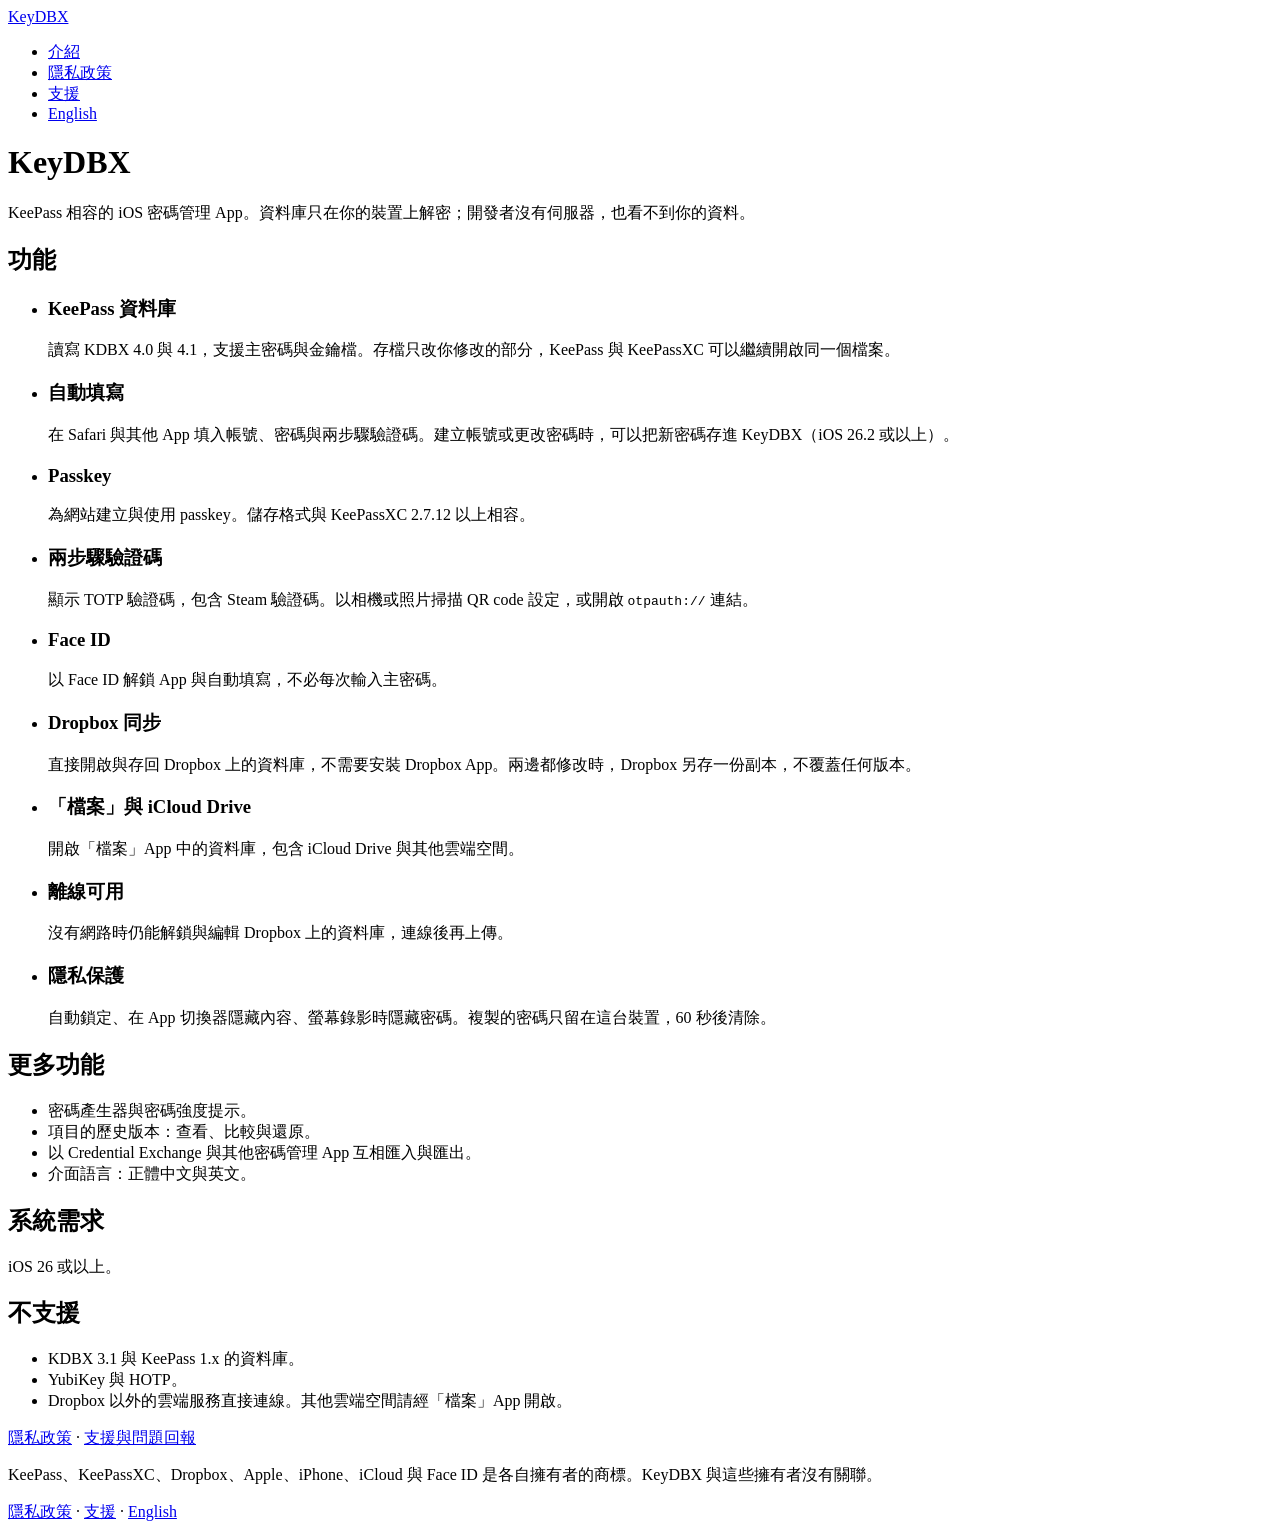
==== site/index.html @ e694bd02 "feat: 建立 KeyDBX 網站、隱私政策、支援頁與 Issue 表單 - 網站放在 site/，由 Cloudflare Pages 從 main 部署，只發布這個目錄；   repo 的開發文" ====
<!doctype html>
<html lang="zh-Hant-TW">
<head>
<meta charset="utf-8">
<meta name="viewport" content="width=device-width, initial-scale=1">
<meta name="referrer" content="no-referrer">
<meta http-equiv="Content-Security-Policy" content="default-src 'none'; style-src 'self'; img-src 'self'; base-uri 'none'; form-action 'none'">
<meta name="color-scheme" content="light dark">
<title>KeyDBX — KeePass 相容的 iOS 密碼管理 App</title>
<meta name="description" content="KeyDBX 是 KeePass 相容的 iOS 密碼管理 App。讀寫 KDBX 4 資料庫，支援自動填寫、passkey、驗證碼、Face ID 與 Dropbox 同步，解密只在你的裝置上進行。">
<link rel="canonical" href="https://keydbx.hankchen.info/">
<link rel="alternate" hreflang="zh-Hant-TW" href="https://keydbx.hankchen.info/">
<link rel="alternate" hreflang="en" href="https://keydbx.hankchen.info/en/">
<link rel="stylesheet" href="/assets/site.css">
</head>
<body>
<header class="site">
  <div class="wrap">
    <a class="brand" href="/">KeyDBX</a>
    <nav class="site" aria-label="網站">
      <ul>
        <li><a href="/" aria-current="page">介紹</a></li>
        <li><a href="/privacy/">隱私政策</a></li>
        <li><a href="/support/">支援</a></li>
        <li><a href="/en/" lang="en" hreflang="en">English</a></li>
      </ul>
    </nav>
  </div>
</header>

<main class="wrap">
  <h1>KeyDBX</h1>
  <p class="lead">KeePass 相容的 iOS 密碼管理 App。資料庫只在你的裝置上解密；開發者沒有伺服器，也看不到你的資料。</p>

  <h2>功能</h2>
  <ul class="features">
    <li>
      <h3>KeePass 資料庫</h3>
      <p>讀寫 KDBX 4.0 與 4.1，支援主密碼與金鑰檔。存檔只改你修改的部分，KeePass 與 KeePassXC 可以繼續開啟同一個檔案。</p>
    </li>
    <li>
      <h3>自動填寫</h3>
      <p>在 Safari 與其他 App 填入帳號、密碼與兩步驟驗證碼。建立帳號或更改密碼時，可以把新密碼存進 KeyDBX（iOS 26.2 或以上）。</p>
    </li>
    <li>
      <h3>Passkey</h3>
      <p>為網站建立與使用 passkey。儲存格式與 KeePassXC 2.7.12 以上相容。</p>
    </li>
    <li>
      <h3>兩步驟驗證碼</h3>
      <p>顯示 TOTP 驗證碼，包含 Steam 驗證碼。以相機或照片掃描 QR code 設定，或開啟 <code>otpauth://</code> 連結。</p>
    </li>
    <li>
      <h3>Face ID</h3>
      <p>以 Face ID 解鎖 App 與自動填寫，不必每次輸入主密碼。</p>
    </li>
    <li>
      <h3>Dropbox 同步</h3>
      <p>直接開啟與存回 Dropbox 上的資料庫，不需要安裝 Dropbox App。兩邊都修改時，Dropbox 另存一份副本，不覆蓋任何版本。</p>
    </li>
    <li>
      <h3>「檔案」與 iCloud Drive</h3>
      <p>開啟「檔案」App 中的資料庫，包含 iCloud Drive 與其他雲端空間。</p>
    </li>
    <li>
      <h3>離線可用</h3>
      <p>沒有網路時仍能解鎖與編輯 Dropbox 上的資料庫，連線後再上傳。</p>
    </li>
    <li>
      <h3>隱私保護</h3>
      <p>自動鎖定、在 App 切換器隱藏內容、螢幕錄影時隱藏密碼。複製的密碼只留在這台裝置，60 秒後清除。</p>
    </li>
  </ul>

  <h2>更多功能</h2>
  <ul>
    <li>密碼產生器與密碼強度提示。</li>
    <li>項目的歷史版本：查看、比較與還原。</li>
    <li>以 Credential Exchange 與其他密碼管理 App 互相匯入與匯出。</li>
    <li>介面語言：正體中文與英文。</li>
  </ul>

  <h2>系統需求</h2>
  <p>iOS 26 或以上。</p>

  <h2>不支援</h2>
  <ul>
    <li>KDBX 3.1 與 KeePass 1.x 的資料庫。</li>
    <li>YubiKey 與 HOTP。</li>
    <li>Dropbox 以外的雲端服務直接連線。其他雲端空間請經「檔案」App 開啟。</li>
  </ul>

  <p><a href="/privacy/">隱私政策</a> · <a href="/support/">支援與問題回報</a></p>
</main>

<footer class="site">
  <div class="wrap">
    <p>KeePass、KeePassXC、Dropbox、Apple、iPhone、iCloud 與 Face ID 是各自擁有者的商標。KeyDBX 與這些擁有者沒有關聯。</p>
    <p><a href="/privacy/">隱私政策</a> · <a href="/support/">支援</a> · <a href="/en/" lang="en" hreflang="en">English</a></p>
  </div>
</footer>
</body>
</html>
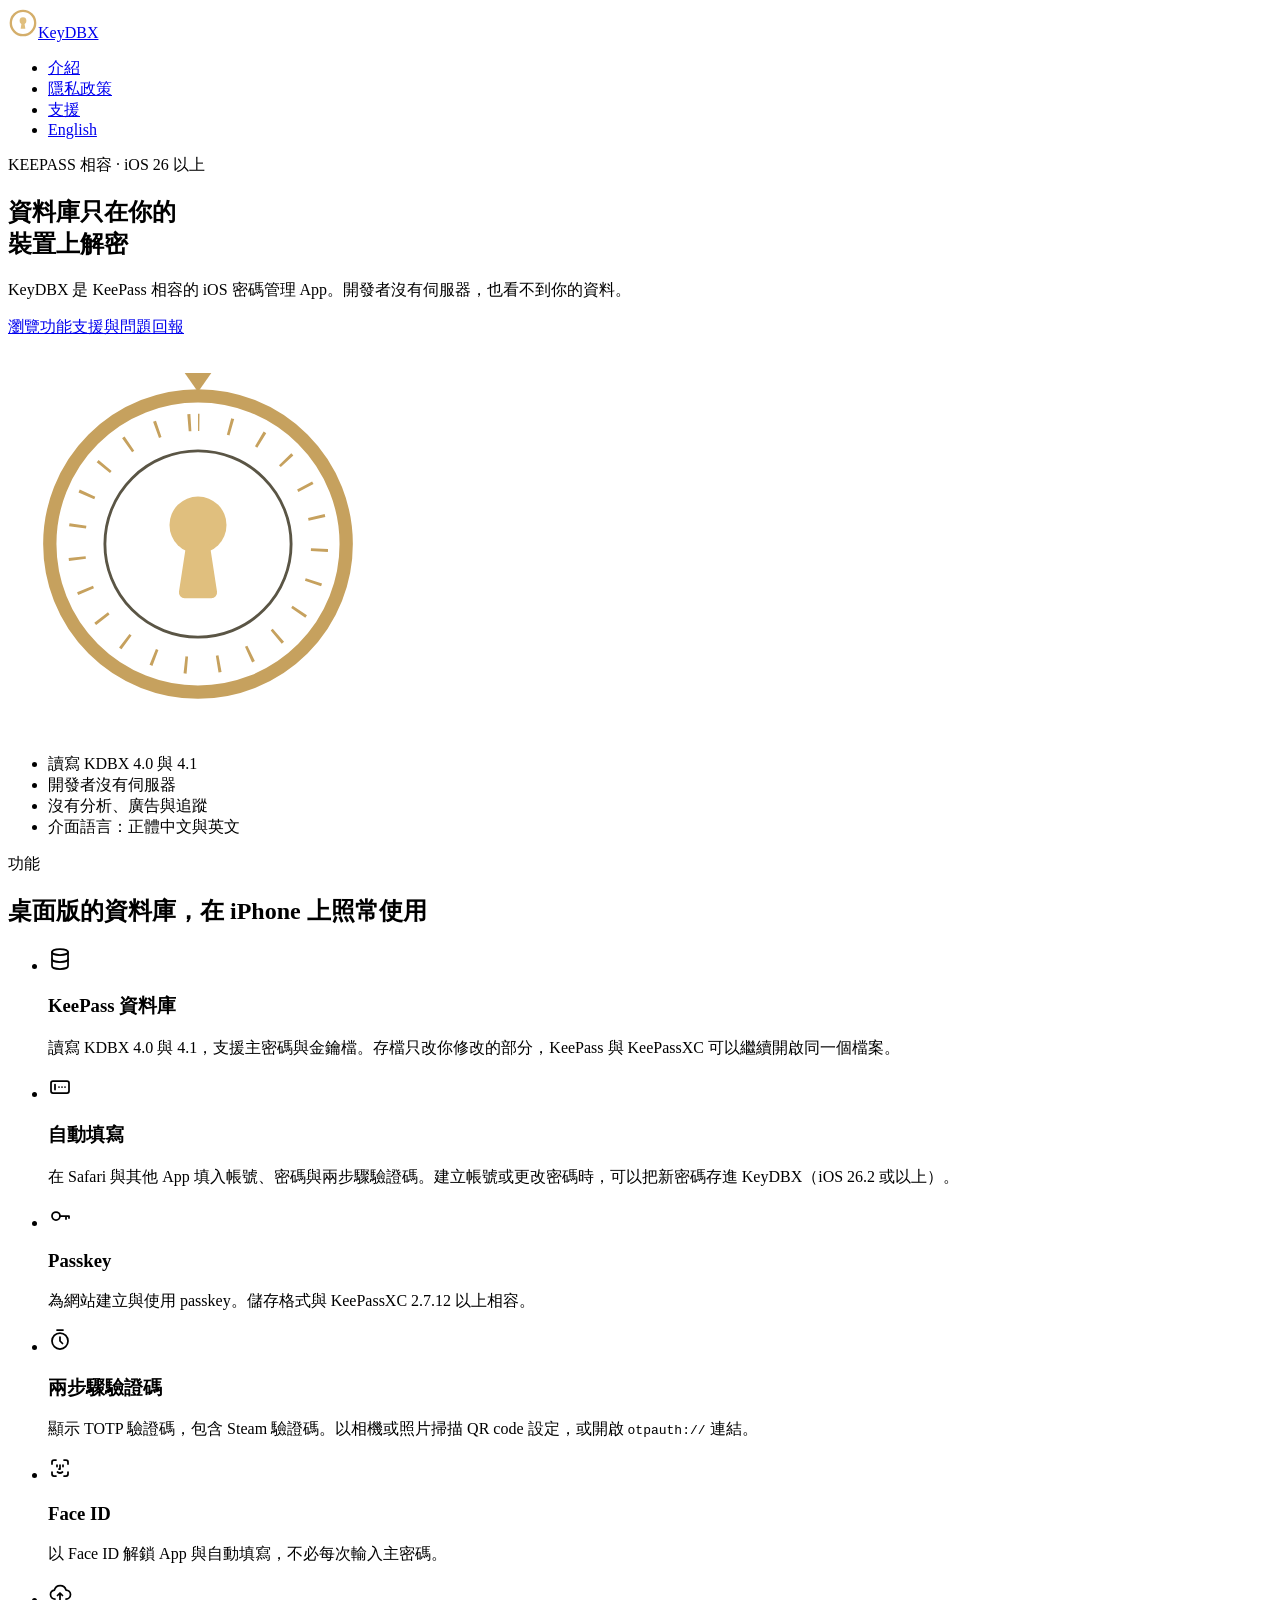
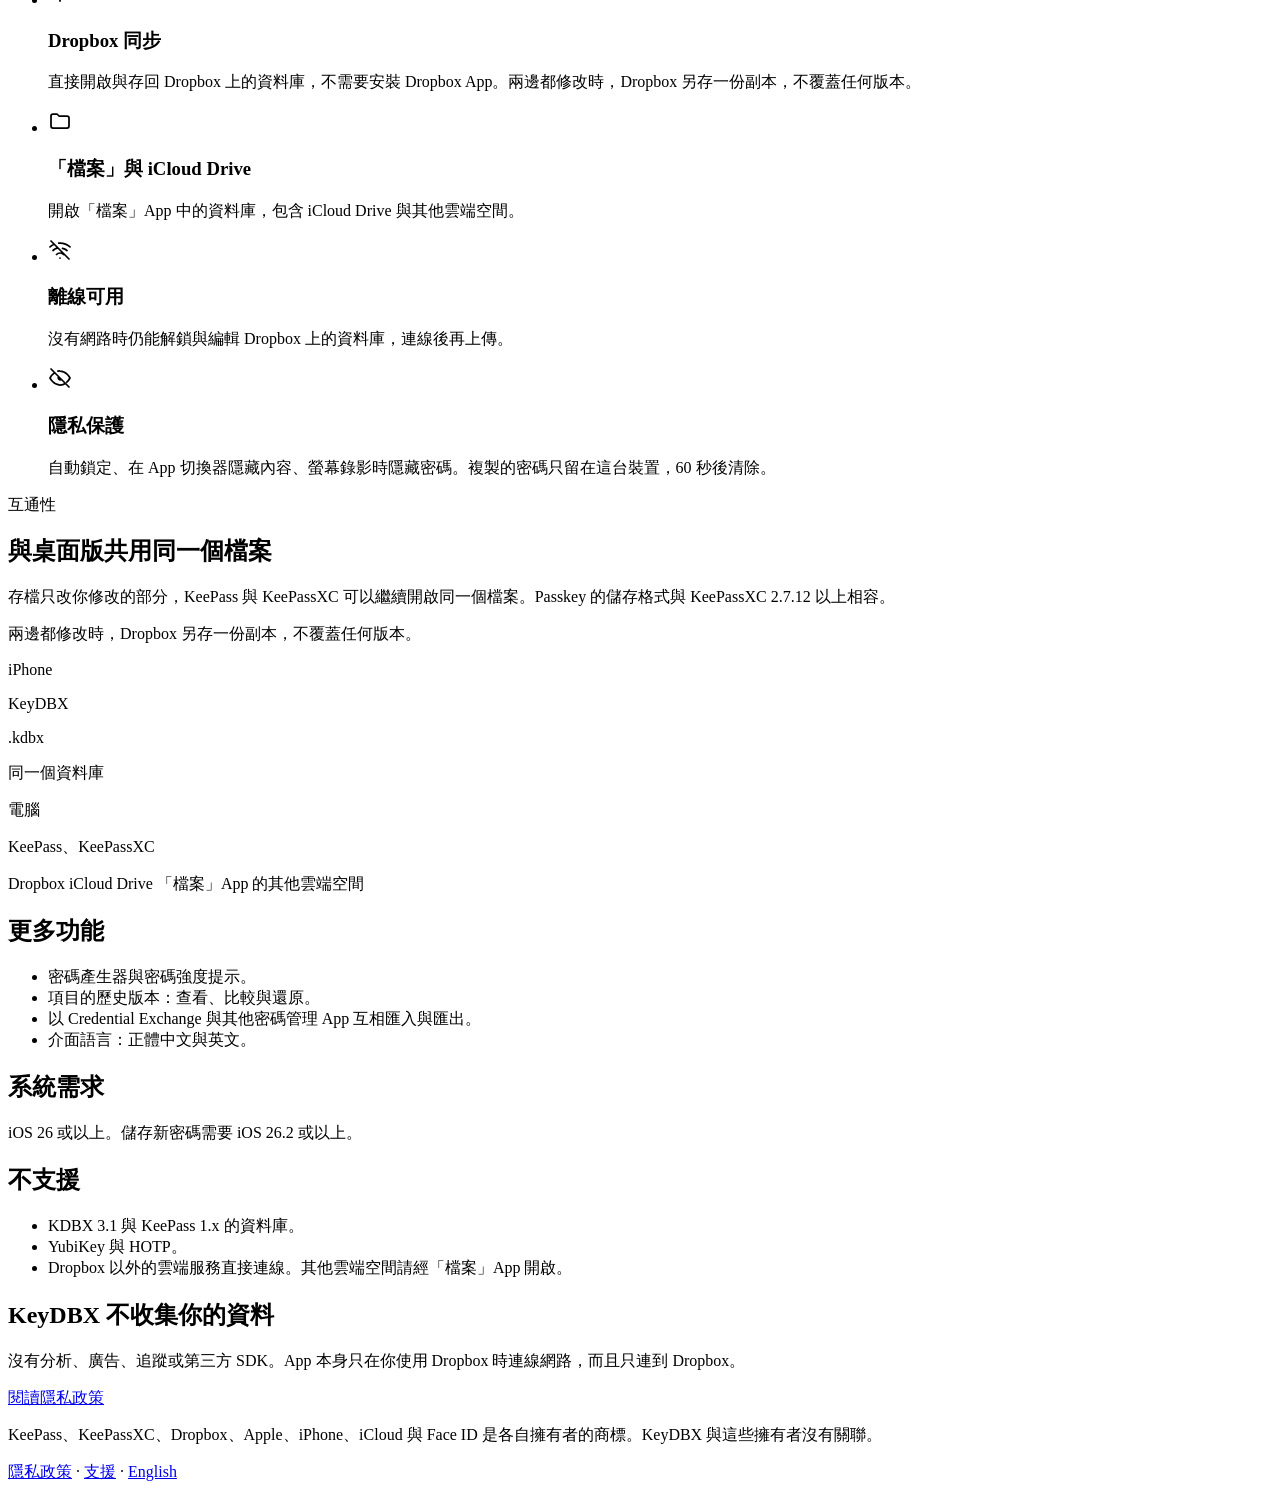
==== commit e6ab3fd7: "feat(web): 重新設計網站版面，支援桌面與手機瀏覽 原本的網站是單欄純文字，手機上導覽擠在一列，長篇的隱私政策沒有目錄， 支援頁的常見問題也沒有分組。改版後與 App 的深藍與黃銅配色一致，首" ====
--- a/site/index.html
+++ b/site/index.html
@@ -8,95 +8,196 @@
 <meta name="color-scheme" content="light dark">
 <title>KeyDBX — KeePass 相容的 iOS 密碼管理 App</title>
 <meta name="description" content="KeyDBX 是 KeePass 相容的 iOS 密碼管理 App。讀寫 KDBX 4 資料庫，支援自動填寫、passkey、驗證碼、Face ID 與 Dropbox 同步，解密只在你的裝置上進行。">
-<link rel="canonical" href="https://keydbx.hankchen.info/">
-<link rel="alternate" hreflang="zh-Hant-TW" href="https://keydbx.hankchen.info/">
-<link rel="alternate" hreflang="en" href="https://keydbx.hankchen.info/en/">
+<link rel="canonical" href="https://keydbx.lab076.dev/">
+<link rel="alternate" hreflang="zh-Hant-TW" href="https://keydbx.lab076.dev/">
+<link rel="alternate" hreflang="en" href="https://keydbx.lab076.dev/en/">
 <link rel="stylesheet" href="/assets/site.css">
 </head>
 <body>
 <header class="site">
-  <div class="wrap">
-    <a class="brand" href="/">KeyDBX</a>
-    <nav class="site" aria-label="網站">
+  <div class="wrap header-bar">
+    <a class="brand" href="/"><svg viewBox="0 0 32 32" width="30" height="30" aria-hidden="true"><circle cx="16" cy="16" r="13" fill="none" stroke="#D4AE6A" stroke-width="2.5"/><circle cx="16" cy="13.5" r="3.6" fill="#E0BF7E"/><path d="M14.5 15.5h3l1 6.5h-5z" fill="#E0BF7E"/></svg>KeyDBX</a>
+    <nav class="site tabs" aria-label="網站">
       <ul>
         <li><a href="/" aria-current="page">介紹</a></li>
         <li><a href="/privacy/">隱私政策</a></li>
         <li><a href="/support/">支援</a></li>
-        <li><a href="/en/" lang="en" hreflang="en">English</a></li>
+        <li class="lang"><a href="/en/" lang="en" hreflang="en">English</a></li>
       </ul>
     </nav>
   </div>
 </header>
 
-<main class="wrap">
-  <h1>KeyDBX</h1>
-  <p class="lead">KeePass 相容的 iOS 密碼管理 App。資料庫只在你的裝置上解密；開發者沒有伺服器，也看不到你的資料。</p>
-
-  <h2>功能</h2>
-  <ul class="features">
-    <li>
-      <h3>KeePass 資料庫</h3>
-      <p>讀寫 KDBX 4.0 與 4.1，支援主密碼與金鑰檔。存檔只改你修改的部分，KeePass 與 KeePassXC 可以繼續開啟同一個檔案。</p>
-    </li>
-    <li>
-      <h3>自動填寫</h3>
-      <p>在 Safari 與其他 App 填入帳號、密碼與兩步驟驗證碼。建立帳號或更改密碼時，可以把新密碼存進 KeyDBX（iOS 26.2 或以上）。</p>
-    </li>
-    <li>
-      <h3>Passkey</h3>
-      <p>為網站建立與使用 passkey。儲存格式與 KeePassXC 2.7.12 以上相容。</p>
-    </li>
-    <li>
-      <h3>兩步驟驗證碼</h3>
-      <p>顯示 TOTP 驗證碼，包含 Steam 驗證碼。以相機或照片掃描 QR code 設定，或開啟 <code>otpauth://</code> 連結。</p>
-    </li>
-    <li>
-      <h3>Face ID</h3>
-      <p>以 Face ID 解鎖 App 與自動填寫，不必每次輸入主密碼。</p>
-    </li>
-    <li>
-      <h3>Dropbox 同步</h3>
-      <p>直接開啟與存回 Dropbox 上的資料庫，不需要安裝 Dropbox App。兩邊都修改時，Dropbox 另存一份副本，不覆蓋任何版本。</p>
-    </li>
-    <li>
-      <h3>「檔案」與 iCloud Drive</h3>
-      <p>開啟「檔案」App 中的資料庫，包含 iCloud Drive 與其他雲端空間。</p>
-    </li>
-    <li>
-      <h3>離線可用</h3>
-      <p>沒有網路時仍能解鎖與編輯 Dropbox 上的資料庫，連線後再上傳。</p>
-    </li>
-    <li>
-      <h3>隱私保護</h3>
-      <p>自動鎖定、在 App 切換器隱藏內容、螢幕錄影時隱藏密碼。複製的密碼只留在這台裝置，60 秒後清除。</p>
-    </li>
-  </ul>
-
-  <h2>更多功能</h2>
-  <ul>
-    <li>密碼產生器與密碼強度提示。</li>
-    <li>項目的歷史版本：查看、比較與還原。</li>
-    <li>以 Credential Exchange 與其他密碼管理 App 互相匯入與匯出。</li>
-    <li>介面語言：正體中文與英文。</li>
-  </ul>
-
-  <h2>系統需求</h2>
-  <p>iOS 26 或以上。</p>
-
-  <h2>不支援</h2>
-  <ul>
-    <li>KDBX 3.1 與 KeePass 1.x 的資料庫。</li>
-    <li>YubiKey 與 HOTP。</li>
-    <li>Dropbox 以外的雲端服務直接連線。其他雲端空間請經「檔案」App 開啟。</li>
-  </ul>
-
-  <p><a href="/privacy/">隱私政策</a> · <a href="/support/">支援與問題回報</a></p>
+<main>
+  <section class="hero">
+    <div class="wrap">
+      <div class="hero-main">
+        <div class="hero-text">
+          <p class="hero-eyebrow">KEEPASS 相容 · iOS 26 以上</p>
+          <h1>資料庫只在你的<br>裝置上解密</h1>
+          <p class="lead">KeyDBX 是 KeePass 相容的 iOS 密碼管理 App。開發者沒有伺服器，也看不到你的資料。</p>
+          <p class="actions"><a class="btn btn-gold" href="#features">瀏覽功能</a><a class="btn btn-outline" href="/support/">支援與問題回報</a></p>
+        </div>
+        <div class="hero-art">
+          <svg viewBox="0 0 400 400" width="380" height="380" aria-hidden="true"><path d="M186 20h28l-14 20z" fill="#C6A15E"/><circle cx="200" cy="200" r="156" fill="none" stroke="#C6A15E" stroke-width="14"/><circle cx="200" cy="200" r="128" fill="none" stroke="#C6A15E" stroke-width="18" stroke-dasharray="3 31.56" stroke-dashoffset="1.5" transform="rotate(-90 200 200)"/><circle cx="200" cy="200" r="98" fill="none" stroke="#5A5545" stroke-width="3"/><circle cx="200" cy="180" r="30" fill="#E0BF7E"/><path d="M188 198h24l8 52a6 6 0 0 1-6 7h-28a6 6 0 0 1-6-7z" fill="#E0BF7E"/></svg>
+        </div>
+      </div>
+      <ul class="hero-points">
+        <li>讀寫 KDBX 4.0 與 4.1</li>
+        <li>開發者沒有伺服器</li>
+        <li>沒有分析、廣告與追蹤</li>
+        <li>介面語言：正體中文與英文</li>
+      </ul>
+    </div>
+  </section>
+
+  <section class="home-section" id="features">
+    <div class="wrap">
+      <p class="eyebrow">功能</p>
+      <h2 class="section-title">桌面版的資料庫，在 iPhone 上照常使用</h2>
+      <ul class="feature-grid">
+        <li>
+          <span class="feature-icon"><svg viewBox="0 0 24 24" width="24" height="24" fill="none" stroke="currentColor" stroke-width="1.75" stroke-linecap="round" stroke-linejoin="round" aria-hidden="true"><ellipse cx="12" cy="5" rx="8" ry="3"/><path d="M4 5v14c0 1.7 3.6 3 8 3s8-1.3 8-3V5"/><path d="M4 12c0 1.7 3.6 3 8 3s8-1.3 8-3"/></svg></span>
+          <div>
+            <h3>KeePass 資料庫</h3>
+            <p>讀寫 KDBX 4.0 與 4.1，支援主密碼與金鑰檔。存檔只改你修改的部分，KeePass 與 KeePassXC 可以繼續開啟同一個檔案。</p>
+          </div>
+        </li>
+        <li>
+          <span class="feature-icon"><svg viewBox="0 0 24 24" width="24" height="24" fill="none" stroke="currentColor" stroke-width="1.75" stroke-linecap="round" stroke-linejoin="round" aria-hidden="true"><rect x="3" y="6" width="18" height="12" rx="2"/><path d="M7 9.5v5M11 12h.01M14 12h.01M17 12h.01"/></svg></span>
+          <div>
+            <h3>自動填寫</h3>
+            <p>在 Safari 與其他 App 填入帳號、密碼與兩步驟驗證碼。建立帳號或更改密碼時，可以把新密碼存進 KeyDBX（iOS 26.2 或以上）。</p>
+          </div>
+        </li>
+        <li>
+          <span class="feature-icon"><svg viewBox="0 0 24 24" width="24" height="24" fill="none" stroke="currentColor" stroke-width="1.75" stroke-linecap="round" stroke-linejoin="round" aria-hidden="true"><circle cx="8" cy="12" r="4"/><path d="M12 12h9M18 12v3M21 12v2"/></svg></span>
+          <div>
+            <h3>Passkey</h3>
+            <p>為網站建立與使用 passkey。儲存格式與 KeePassXC 2.7.12 以上相容。</p>
+          </div>
+        </li>
+        <li>
+          <span class="feature-icon"><svg viewBox="0 0 24 24" width="24" height="24" fill="none" stroke="currentColor" stroke-width="1.75" stroke-linecap="round" stroke-linejoin="round" aria-hidden="true"><circle cx="12" cy="13" r="8"/><path d="M12 9v4l2.5 2.5M9 2h6"/></svg></span>
+          <div>
+            <h3>兩步驟驗證碼</h3>
+            <p>顯示 TOTP 驗證碼，包含 Steam 驗證碼。以相機或照片掃描 QR code 設定，或開啟 <code>otpauth://</code> 連結。</p>
+          </div>
+        </li>
+        <li>
+          <span class="feature-icon"><svg viewBox="0 0 24 24" width="24" height="24" fill="none" stroke="currentColor" stroke-width="1.75" stroke-linecap="round" stroke-linejoin="round" aria-hidden="true"><path d="M4 8V6a2 2 0 0 1 2-2h2M16 4h2a2 2 0 0 1 2 2v2M20 16v2a2 2 0 0 1-2 2h-2M8 20H6a2 2 0 0 1-2-2v-2M9 9v1.5M15 9v1.5M12 9v4h-1M9.5 16a4 4 0 0 0 5 0"/></svg></span>
+          <div>
+            <h3>Face ID</h3>
+            <p>以 Face ID 解鎖 App 與自動填寫，不必每次輸入主密碼。</p>
+          </div>
+        </li>
+        <li>
+          <span class="feature-icon"><svg viewBox="0 0 24 24" width="24" height="24" fill="none" stroke="currentColor" stroke-width="1.75" stroke-linecap="round" stroke-linejoin="round" aria-hidden="true"><path d="M7 18a4.5 4.5 0 0 1-.6-8.96A6 6 0 0 1 18 9a4 4 0 0 1 0 9"/><path d="M9.5 14.5L12 12l2.5 2.5M12 12v8"/></svg></span>
+          <div>
+            <h3>Dropbox 同步</h3>
+            <p>直接開啟與存回 Dropbox 上的資料庫，不需要安裝 Dropbox App。兩邊都修改時，Dropbox 另存一份副本，不覆蓋任何版本。</p>
+          </div>
+        </li>
+        <li>
+          <span class="feature-icon"><svg viewBox="0 0 24 24" width="24" height="24" fill="none" stroke="currentColor" stroke-width="1.75" stroke-linecap="round" stroke-linejoin="round" aria-hidden="true"><path d="M3 7a2 2 0 0 1 2-2h4l2 2h8a2 2 0 0 1 2 2v8a2 2 0 0 1-2 2H5a2 2 0 0 1-2-2z"/></svg></span>
+          <div>
+            <h3>「檔案」與 iCloud Drive</h3>
+            <p>開啟「檔案」App 中的資料庫，包含 iCloud Drive 與其他雲端空間。</p>
+          </div>
+        </li>
+        <li>
+          <span class="feature-icon"><svg viewBox="0 0 24 24" width="24" height="24" fill="none" stroke="currentColor" stroke-width="1.75" stroke-linecap="round" stroke-linejoin="round" aria-hidden="true"><path d="M3 3l18 18M8.5 16.5a5 5 0 0 1 7 0M5 12.5a10 10 0 0 1 4-2.3M14.5 10.4A10 10 0 0 1 19 12.5M2 8.8a15 15 0 0 1 4.2-2.6M10.7 5.1a15 15 0 0 1 11.3 3.7M12 20h.01"/></svg></span>
+          <div>
+            <h3>離線可用</h3>
+            <p>沒有網路時仍能解鎖與編輯 Dropbox 上的資料庫，連線後再上傳。</p>
+          </div>
+        </li>
+        <li>
+          <span class="feature-icon"><svg viewBox="0 0 24 24" width="24" height="24" fill="none" stroke="currentColor" stroke-width="1.75" stroke-linecap="round" stroke-linejoin="round" aria-hidden="true"><path d="M3 3l18 18M10.6 10.6a2 2 0 0 0 2.8 2.8M9.9 5.1A10 10 0 0 1 12 5c6.5 0 10 7 10 7a17 17 0 0 1-3.2 4.2M6.6 6.6A17 17 0 0 0 2 12s3.5 7 10 7a9.7 9.7 0 0 0 5.4-1.6"/></svg></span>
+          <div>
+            <h3>隱私保護</h3>
+            <p>自動鎖定、在 App 切換器隱藏內容、螢幕錄影時隱藏密碼。複製的密碼只留在這台裝置，60 秒後清除。</p>
+          </div>
+        </li>
+      </ul>
+    </div>
+  </section>
+
+  <section class="home-section">
+    <div class="wrap">
+      <div class="interop">
+        <div class="interop-text">
+          <p class="eyebrow">互通性</p>
+          <h2>與桌面版共用同一個檔案</h2>
+          <p>存檔只改你修改的部分，KeePass 與 KeePassXC 可以繼續開啟同一個檔案。Passkey 的儲存格式與 KeePassXC 2.7.12 以上相容。</p>
+          <p>兩邊都修改時，Dropbox 另存一份副本，不覆蓋任何版本。</p>
+        </div>
+        <div class="interop-diagram">
+          <div class="nodes">
+            <div class="node">
+              <p class="node-title">iPhone</p>
+              <p class="node-sub">KeyDBX</p>
+            </div>
+            <span class="node-line" aria-hidden="true"></span>
+            <div class="node node-file">
+              <p class="node-title">.kdbx</p>
+              <p class="node-sub">同一個資料庫</p>
+            </div>
+            <span class="node-line" aria-hidden="true"></span>
+            <div class="node">
+              <p class="node-title">電腦</p>
+              <p class="node-sub">KeePass、KeePassXC</p>
+            </div>
+          </div>
+          <p class="tags"><span class="tag">Dropbox</span> <span class="tag">iCloud Drive</span> <span class="tag">「檔案」App 的其他雲端空間</span></p>
+        </div>
+      </div>
+    </div>
+  </section>
+
+  <section class="home-section">
+    <div class="wrap spec-grid">
+      <section class="spec">
+        <h2>更多功能</h2>
+        <ul>
+          <li>密碼產生器與密碼強度提示。</li>
+          <li>項目的歷史版本：查看、比較與還原。</li>
+          <li>以 Credential Exchange 與其他密碼管理 App 互相匯入與匯出。</li>
+          <li>介面語言：正體中文與英文。</li>
+        </ul>
+      </section>
+      <section class="spec">
+        <h2>系統需求</h2>
+        <p>iOS 26 或以上。儲存新密碼需要 iOS 26.2 或以上。</p>
+      </section>
+      <section class="spec">
+        <h2>不支援</h2>
+        <ul>
+          <li>KDBX 3.1 與 KeePass 1.x 的資料庫。</li>
+          <li>YubiKey 與 HOTP。</li>
+          <li>Dropbox 以外的雲端服務直接連線。其他雲端空間請經「檔案」App 開啟。</li>
+        </ul>
+      </section>
+    </div>
+  </section>
+
+  <section class="home-section">
+    <div class="wrap">
+      <div class="privacy-card">
+        <div class="privacy-card-text">
+          <h2>KeyDBX 不收集你的資料</h2>
+          <p>沒有分析、廣告、追蹤或第三方 SDK。App 本身只在你使用 Dropbox 時連線網路，而且只連到 Dropbox。</p>
+        </div>
+        <a class="btn btn-gold" href="/privacy/">閱讀隱私政策</a>
+      </div>
+    </div>
+  </section>
 </main>
 
 <footer class="site">
-  <div class="wrap">
-    <p>KeePass、KeePassXC、Dropbox、Apple、iPhone、iCloud 與 Face ID 是各自擁有者的商標。KeyDBX 與這些擁有者沒有關聯。</p>
-    <p><a href="/privacy/">隱私政策</a> · <a href="/support/">支援</a> · <a href="/en/" lang="en" hreflang="en">English</a></p>
+  <div class="wrap footer-bar">
+    <p class="footer-note">KeePass、KeePassXC、Dropbox、Apple、iPhone、iCloud 與 Face ID 是各自擁有者的商標。KeyDBX 與這些擁有者沒有關聯。</p>
+    <p class="footer-links"><a href="/privacy/">隱私政策</a> · <a href="/support/">支援</a> · <a href="/en/" lang="en" hreflang="en">English</a></p>
   </div>
 </footer>
 </body>
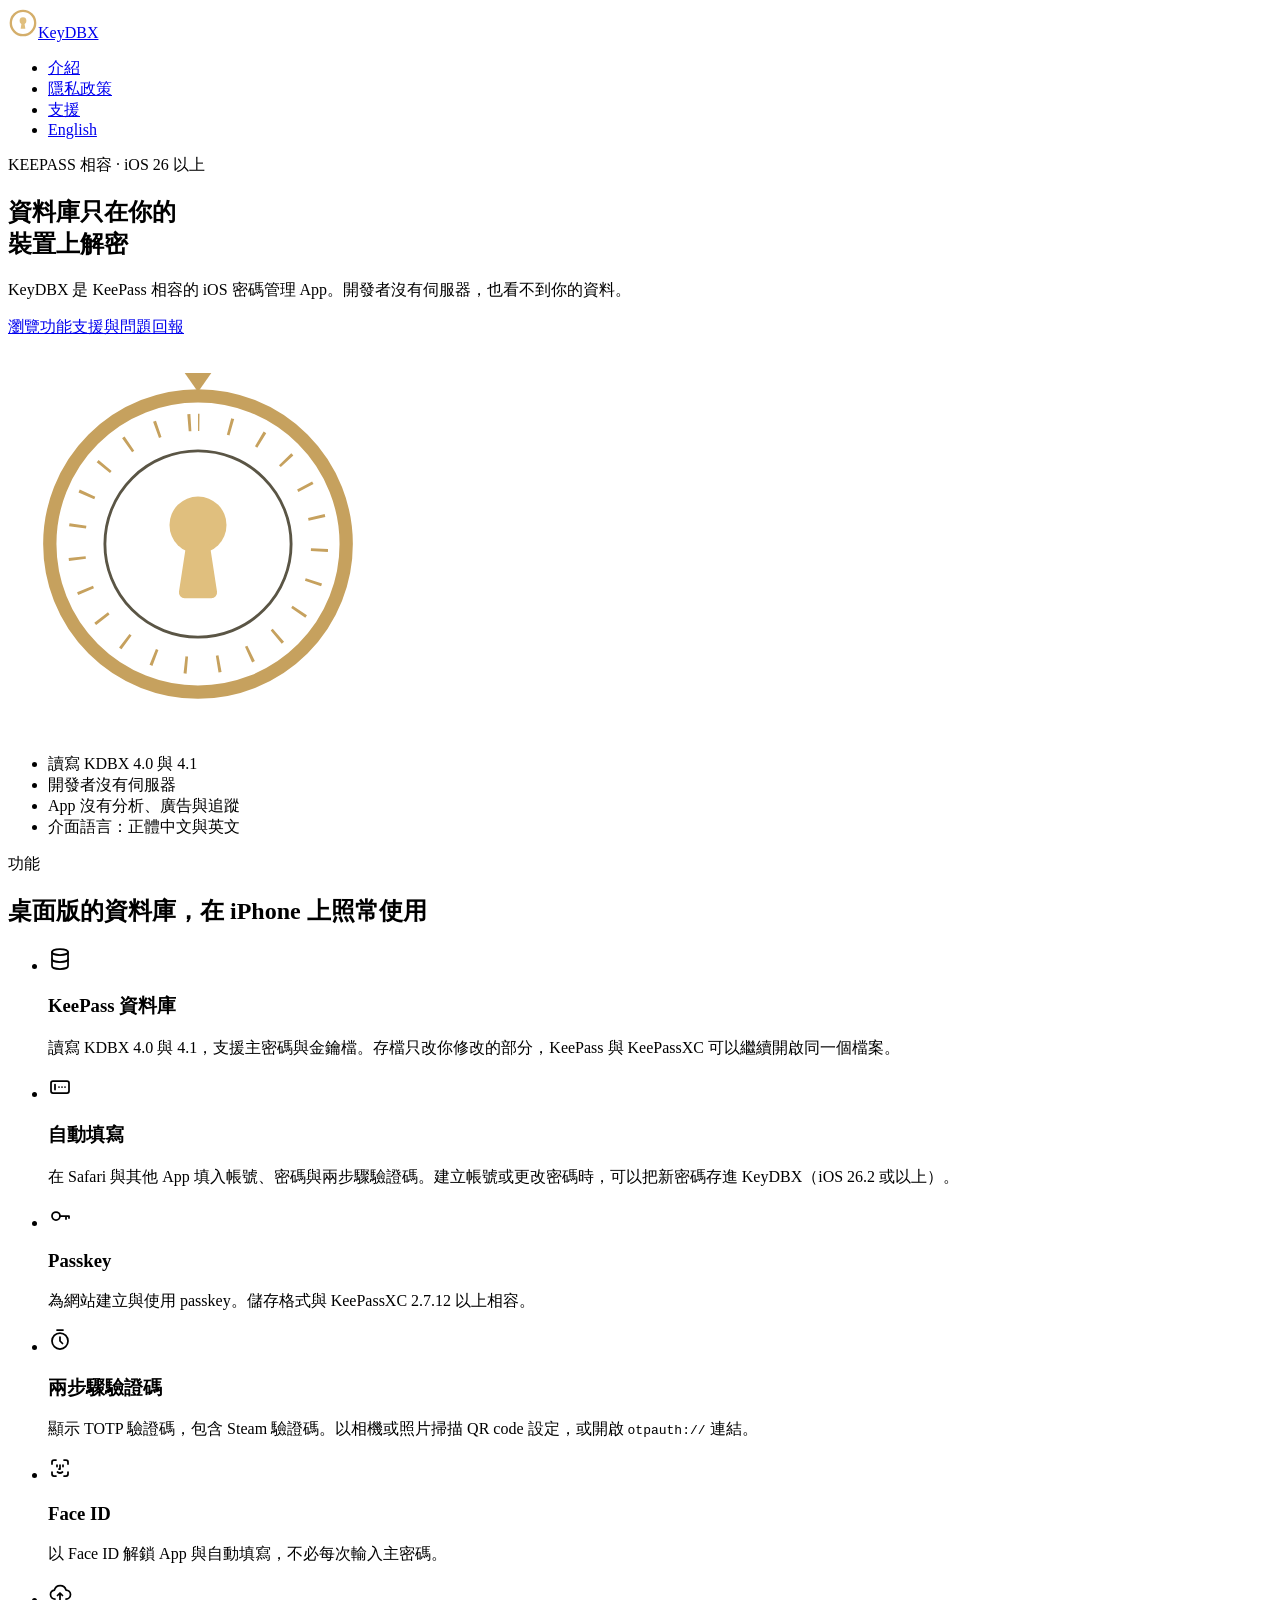
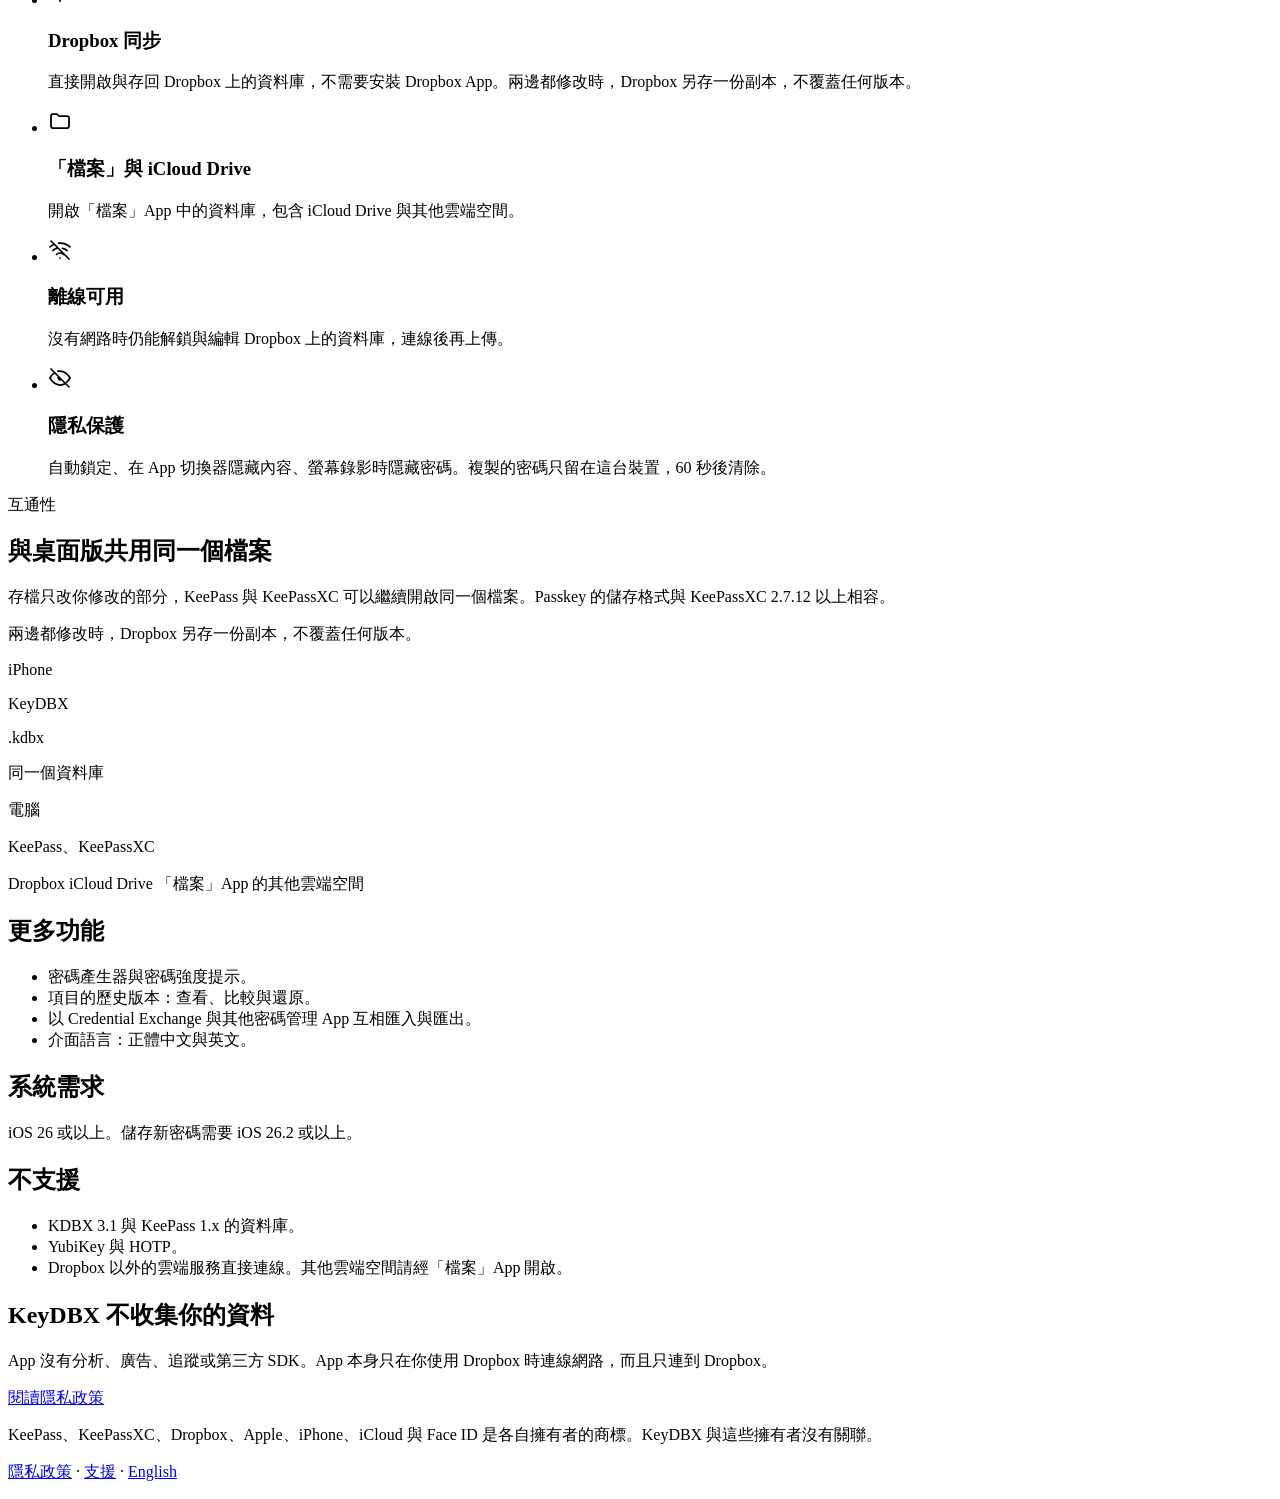
==== commit 44459f46: "feat(web): 允許 Cloudflare Web Analytics 統計網站瀏覽 改為使用 Cloudflare Web Analytics 了解網站的瀏覽情形。CSP 只放行 static" ====
--- a/site/index.html
+++ b/site/index.html
@@ -4,14 +4,14 @@
 <meta charset="utf-8">
 <meta name="viewport" content="width=device-width, initial-scale=1">
 <meta name="referrer" content="no-referrer">
-<meta http-equiv="Content-Security-Policy" content="default-src 'none'; style-src 'self'; img-src 'self'; base-uri 'none'; form-action 'none'">
+<meta http-equiv="Content-Security-Policy" content="default-src 'none'; script-src https://static.cloudflareinsights.com; connect-src 'self' https://cloudflareinsights.com; style-src 'self'; img-src 'self'; base-uri 'none'; form-action 'none'">
 <meta name="color-scheme" content="light dark">
 <title>KeyDBX — KeePass 相容的 iOS 密碼管理 App</title>
 <meta name="description" content="KeyDBX 是 KeePass 相容的 iOS 密碼管理 App。讀寫 KDBX 4 資料庫，支援自動填寫、passkey、驗證碼、Face ID 與 Dropbox 同步，解密只在你的裝置上進行。">
 <link rel="canonical" href="https://keydbx.lab076.dev/">
 <link rel="alternate" hreflang="zh-Hant-TW" href="https://keydbx.lab076.dev/">
 <link rel="alternate" hreflang="en" href="https://keydbx.lab076.dev/en/">
-<link rel="stylesheet" href="/assets/site.css">
+<link rel="stylesheet" href="/assets/site.css?v=20261014">
 </head>
 <body>
 <header class="site">
@@ -45,7 +45,7 @@
       <ul class="hero-points">
         <li>讀寫 KDBX 4.0 與 4.1</li>
         <li>開發者沒有伺服器</li>
-        <li>沒有分析、廣告與追蹤</li>
+        <li>App 沒有分析、廣告與追蹤</li>
         <li>介面語言：正體中文與英文</li>
       </ul>
     </div>
@@ -186,7 +186,7 @@
       <div class="privacy-card">
         <div class="privacy-card-text">
           <h2>KeyDBX 不收集你的資料</h2>
-          <p>沒有分析、廣告、追蹤或第三方 SDK。App 本身只在你使用 Dropbox 時連線網路，而且只連到 Dropbox。</p>
+          <p>App 沒有分析、廣告、追蹤或第三方 SDK。App 本身只在你使用 Dropbox 時連線網路，而且只連到 Dropbox。</p>
         </div>
         <a class="btn btn-gold" href="/privacy/">閱讀隱私政策</a>
       </div>
